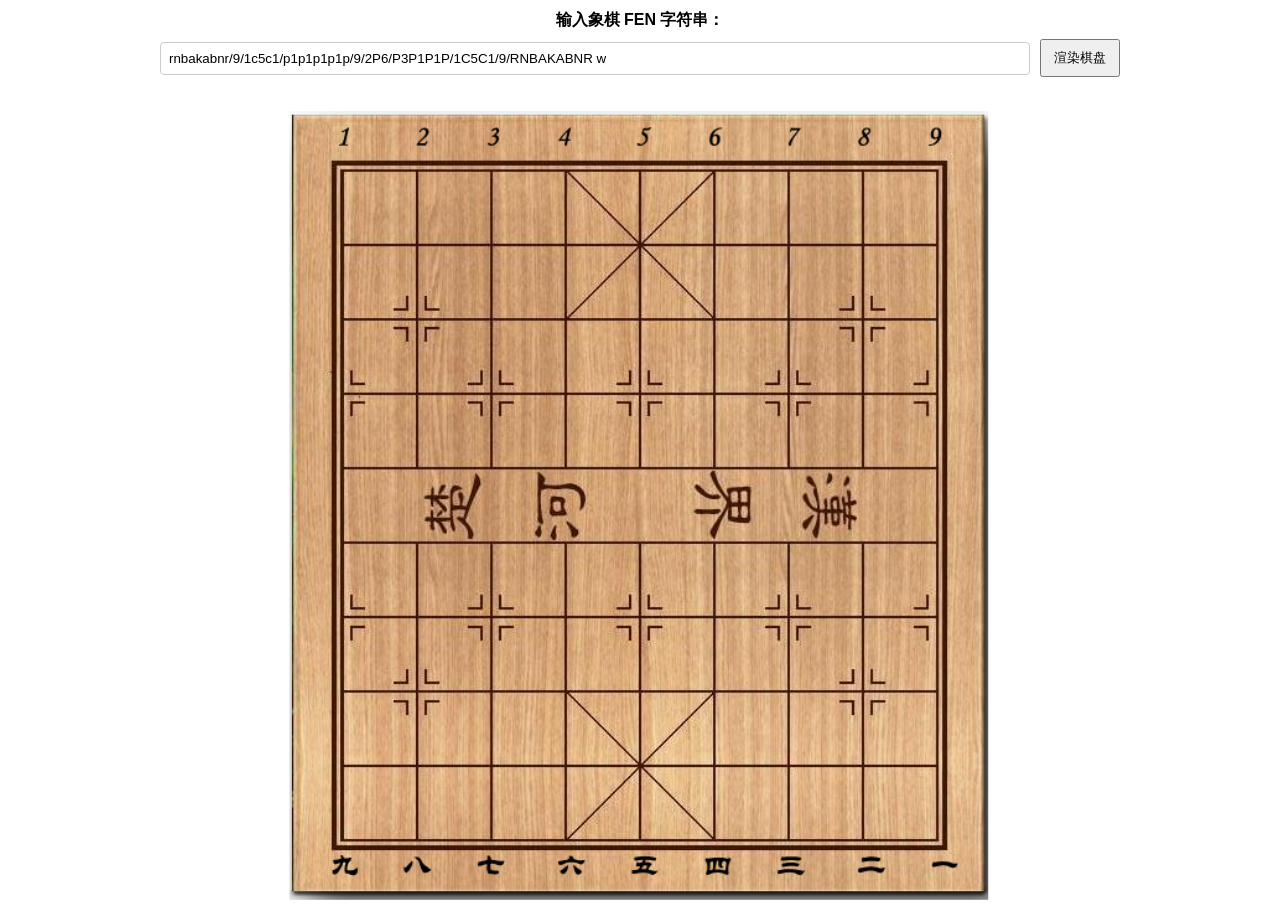
==== src/main/resources/static/index.html @ e00209b4 "初次提交" ====
<!DOCTYPE html>
<html lang="zh">
<head>
    <meta charset="utf-8">
    <meta name="viewport" content="width=device-width, initial-scale=1">
    <title>象棋棋盘渲染</title>
    <link rel="stylesheet" href="styles.css">
</head>
<body>
<div class="controls">
    <label for="fenInput">输入象棋 FEN 字符串：</label>
    <div class="control-row">
        <input type="text" id="fenInput" value="rnbakabnr/9/1c5c1/p1p1p1p1p/9/2P6/P3P1P1P/1C5C1/9/RNBAKABNR">
        <button type="button" id="renderButton">渲染棋盘</button>
    </div>
</div>

<div class="message" id="message"></div>
<div class="board" id="board"></div>

<script src="rules.js"></script>
<script src="app.js"></script>
</body>
</html>
---- src/main/resources/static/styles.css ----
:root {
    --board-width: min(calc(100vw - 48px), calc((100vh - 110px) * 570 / 637));
}

body {
    font-family: Arial, sans-serif;
    text-align: center;
    margin: 0;
    padding: 10px 16px;
    box-sizing: border-box;
}

.controls {
    width: min(960px, calc(100vw - 48px));
    margin: 0 auto;
}

.control-row {
    display: flex;
    align-items: center;
    gap: 10px;
}

.board {
    position: relative;
    width: var(--board-width);
    aspect-ratio: 570 / 637;
    margin: 2px auto;
    background-image: url('images/chessboard.png');
    background-size: 100% 100%;
    background-repeat: no-repeat;
}

.message {
    min-height: 24px;
    margin: 4px auto 6px;
    width: min(960px, calc(100vw - 48px));
    color: #a33;
    font-size: 14px;
    line-height: 24px;
    opacity: 0;
    transition: opacity 0.2s ease;
}

.message.visible {
    opacity: 1;
}

.piece {
    position: absolute;
    width: calc(100% * 60 / 570);
    height: auto;
    transform: translate(-50%, -50%);
    cursor: pointer;
}

.piece.selected {
    filter: drop-shadow(0 0 10px rgba(255, 215, 0, 0.95));
}

.move-line {
    position: absolute;
    inset: 0;
    pointer-events: none;
    z-index: 1;
}

.move-marker {
    position: absolute;
    aspect-ratio: 1;
    border-radius: 50%;
    transform: translate(-50%, -50%);
    pointer-events: none;
    z-index: 2;
}

.move-marker.from {
    width: calc(100% * 14 / 570);
    background: rgba(255, 255, 255, 0.95);
    box-shadow: 0 0 10px rgba(255, 255, 255, 0.85);
}

.move-marker.to {
    width: calc(100% * 54 / 570);
    border: 4px solid rgba(255, 255, 255, 0.95);
    box-shadow: 0 0 14px rgba(255, 255, 255, 0.85);
    background: transparent;
}

.legal-move {
    position: absolute;
    transform: translate(-50%, -50%);
    pointer-events: none;
    z-index: 2;
}

.legal-move.dot {
    width: calc(100% * 16 / 570);
    aspect-ratio: 1;
    border-radius: 50%;
    background: rgba(56, 189, 248, 0.75);
    box-shadow: 0 0 8px rgba(56, 189, 248, 0.55);
}

.legal-move.capture {
    width: calc(100% * 52 / 570);
    aspect-ratio: 1;
    border-radius: 50%;
    border: 3px solid rgba(56, 189, 248, 0.85);
    box-shadow: 0 0 10px rgba(56, 189, 248, 0.5);
}

input {
    flex: 1;
    min-width: 0;
    padding: 8px;
    border: 1px solid #ccc;
    border-radius: 4px;
    box-sizing: border-box;
}

input.error {
    border-color: red;
    background-color: #ffe5e5;
}

button {
    padding: 8px 12px;
    cursor: pointer;
    flex-shrink: 0;
}

label {
    display: block;
    margin-bottom: 8px;
    font-weight: 600;
}

@media (max-width: 640px) {
    :root {
        --board-width: min(calc(100vw - 24px), calc((100vh - 165px) * 570 / 637));
    }

    body {
        padding: 8px 12px;
    }

    .controls {
        width: calc(100vw - 24px);
    }

    .message {
        width: calc(100vw - 24px);
    }

    .control-row {
        flex-direction: column;
        align-items: stretch;
    }

    button {
        width: 100%;
    }
}
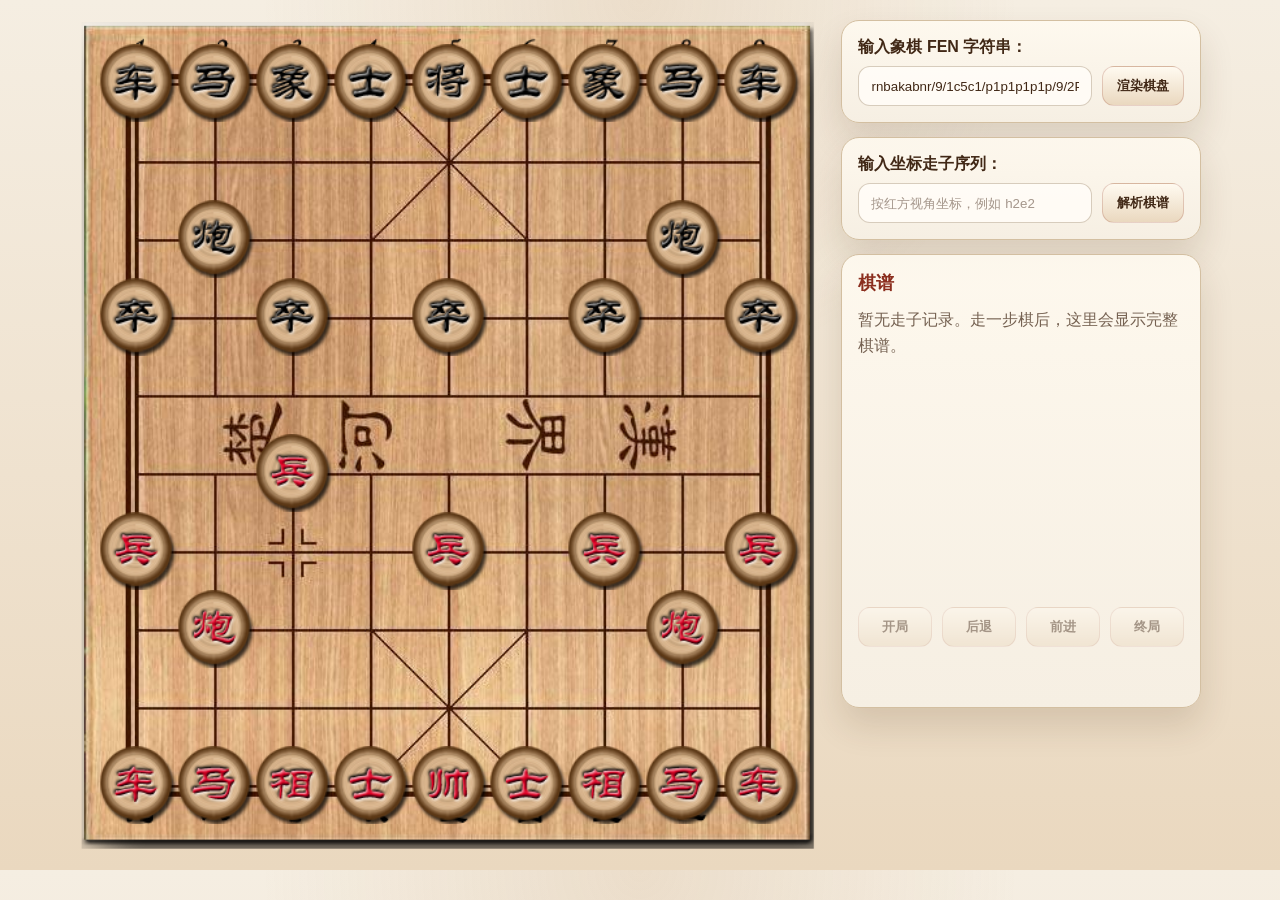
==== commit 8886154c: "可以输入fen和moves" ====
--- a/src/main/resources/static/index.html
+++ b/src/main/resources/static/index.html
@@ -3,20 +3,45 @@
 <head>
     <meta charset="utf-8">
     <meta name="viewport" content="width=device-width, initial-scale=1">
-    <title>象棋棋盘渲染</title>
+    <title>中国象棋</title>
     <link rel="stylesheet" href="styles.css">
 </head>
 <body>
-<div class="controls">
-    <label for="fenInput">输入象棋 FEN 字符串：</label>
-    <div class="control-row">
-        <input type="text" id="fenInput" value="rnbakabnr/9/1c5c1/p1p1p1p1p/9/2P6/P3P1P1P/1C5C1/9/RNBAKABNR">
-        <button type="button" id="renderButton">渲染棋盘</button>
+<div class="app-shell">
+    <div class="board-panel">
+        <div class="board" id="board"></div>
     </div>
+
+    <aside class="sidebar">
+        <section class="panel">
+            <label for="fenInput">输入象棋 FEN 字符串：</label>
+            <div class="control-row">
+                <input type="text" id="fenInput" value="rnbakabnr/9/1c5c1/p1p1p1p1p/9/2P6/P3P1P1P/1C5C1/9/RNBAKABNR">
+                <button type="button" id="renderButton">渲染棋盘</button>
+            </div>
+        </section>
+
+        <section class="panel">
+            <label for="movesInput">输入坐标走子序列：</label>
+            <div class="control-row">
+                <input type="text" id="movesInput" placeholder="按红方视角坐标，例如 h2e2">
+                <button type="button" id="parseMovesButton">解析棋谱</button>
+            </div>
+        </section>
+
+        <section class="panel move-panel">
+            <div class="panel-title">棋谱</div>
+            <div class="move-list" id="moveList"></div>
+            <div class="history-controls">
+                <button type="button" id="startButton">开局</button>
+                <button type="button" id="undoButton">后退</button>
+                <button type="button" id="redoButton">前进</button>
+                <button type="button" id="endButton">终局</button>
+            </div>
+            <div class="message" id="message"></div>
+        </section>
+    </aside>
 </div>
-
-<div class="message" id="message"></div>
-<div class="board" id="board"></div>
 
 <script src="rules.js"></script>
 <script src="app.js"></script>
--- a/src/main/resources/static/styles.css
+++ b/src/main/resources/static/styles.css
@@ -1,23 +1,41 @@
 :root {
-    --board-width: min(calc(100vw - 48px), calc((100vh - 110px) * 570 / 637));
+    --board-width: min(calc(100vw - 420px), calc((100vh - 72px) * 570 / 637), 760px);
+    --panel-surface: #f6efe3;
+    --panel-border: #d3bfa1;
+    --panel-shadow: 0 18px 34px rgba(73, 41, 13, 0.14);
+    --accent: #8b2e1e;
+    --accent-soft: rgba(139, 46, 30, 0.12);
+    --text-main: #412816;
 }
 
 body {
-    font-family: Arial, sans-serif;
-    text-align: center;
+    font-family: "Segoe UI", Arial, sans-serif;
     margin: 0;
-    padding: 10px 16px;
+    padding: 20px 16px;
     box-sizing: border-box;
-}
-
-.controls {
-    width: min(960px, calc(100vw - 48px));
+    background:
+        radial-gradient(circle at top, rgba(191, 145, 95, 0.18), transparent 35%),
+        linear-gradient(180deg, #f5eee2 0%, #ead8bf 100%);
+    color: var(--text-main);
+}
+
+.app-shell {
+    width: min(1280px, calc(100vw - 32px));
     margin: 0 auto;
+    display: flex;
+    align-items: flex-start;
+    justify-content: center;
+    gap: 22px;
+}
+
+.board-panel {
+    width: var(--board-width);
+    min-width: min(520px, 100%);
 }
 
 .control-row {
     display: flex;
-    align-items: center;
+    align-items: stretch;
     gap: 10px;
 }
 
@@ -25,19 +43,25 @@
     position: relative;
     width: var(--board-width);
     aspect-ratio: 570 / 637;
-    margin: 2px auto;
+    margin: 2px auto 0;
     background-image: url('images/chessboard.png');
     background-size: 100% 100%;
     background-repeat: no-repeat;
 }
 
 .message {
-    min-height: 24px;
-    margin: 4px auto 6px;
-    width: min(960px, calc(100vw - 48px));
-    color: #a33;
-    font-size: 14px;
-    line-height: 24px;
+    height: 32px;
+    margin: 12px 0 0;
+    width: 100%;
+    color: var(--accent);
+    font-size: 13px;
+    line-height: 30px;
+    text-align: left;
+    padding: 0 12px;
+    border-radius: 10px;
+    background: rgba(139, 46, 30, 0.1);
+    border: 1px solid rgba(139, 46, 30, 0.16);
+    box-sizing: border-box;
     opacity: 0;
     transition: opacity 0.2s ease;
 }
@@ -110,47 +134,183 @@
     box-shadow: 0 0 10px rgba(56, 189, 248, 0.5);
 }
 
+.sidebar {
+    width: min(360px, 100%);
+    display: flex;
+    flex-direction: column;
+    gap: 14px;
+}
+
+.panel {
+    background: linear-gradient(180deg, rgba(255, 250, 240, 0.9), var(--panel-surface));
+    border: 1px solid var(--panel-border);
+    border-radius: 18px;
+    padding: 16px;
+    box-shadow: var(--panel-shadow);
+}
+
+.panel-title {
+    font-size: 18px;
+    font-weight: 700;
+    color: var(--accent);
+    margin-bottom: 12px;
+    text-align: left;
+}
+
+.move-panel {
+    min-height: 420px;
+    display: flex;
+    flex-direction: column;
+}
+
+.move-list {
+    flex: 1;
+    display: flex;
+    flex-direction: column;
+    gap: 8px;
+    max-height: 520px;
+    overflow: auto;
+    padding-right: 4px;
+    margin-bottom: 14px;
+}
+
+.move-row {
+    display: grid;
+    grid-template-columns: 38px 1fr 1fr;
+    gap: 8px;
+    align-items: stretch;
+}
+
+.move-round {
+    font-weight: 700;
+    color: var(--accent);
+    line-height: 40px;
+}
+
+.move-entry {
+    border: 1px solid rgba(139, 46, 30, 0.15);
+    background: rgba(255, 255, 255, 0.78);
+    border-radius: 12px;
+    padding: 10px 12px;
+    text-align: left;
+    cursor: pointer;
+    color: inherit;
+    transition: transform 0.16s ease, border-color 0.16s ease, background-color 0.16s ease;
+}
+
+.move-entry:hover {
+    transform: translateY(-1px);
+    border-color: rgba(139, 46, 30, 0.35);
+}
+
+.move-entry.active {
+    border-color: var(--accent);
+    background: var(--accent-soft);
+    box-shadow: inset 0 0 0 1px rgba(139, 46, 30, 0.18);
+}
+
+.move-entry.empty {
+    cursor: default;
+    opacity: 0;
+    pointer-events: none;
+}
+
+.move-text {
+    font-size: 15px;
+    font-weight: 600;
+    line-height: 1.35;
+}
+
+.move-list-empty {
+    text-align: left;
+    color: rgba(65, 40, 22, 0.72);
+    line-height: 1.6;
+}
+
+.history-controls {
+    display: grid;
+    grid-template-columns: repeat(4, 1fr);
+    gap: 10px;
+}
+
 input {
     flex: 1;
     min-width: 0;
-    padding: 8px;
-    border: 1px solid #ccc;
-    border-radius: 4px;
+    padding: 10px 12px;
+    border: 1px solid rgba(122, 94, 55, 0.3);
+    border-radius: 12px;
     box-sizing: border-box;
+    background: rgba(255, 252, 247, 0.92);
+    color: var(--text-main);
+}
+
+input::placeholder {
+    color: rgba(65, 40, 22, 0.48);
 }
 
 input.error {
-    border-color: red;
+    border-color: #b83232;
     background-color: #ffe5e5;
 }
 
 button {
-    padding: 8px 12px;
+    padding: 10px 14px;
     cursor: pointer;
     flex-shrink: 0;
+    border: 1px solid rgba(139, 46, 30, 0.2);
+    border-radius: 12px;
+    background: linear-gradient(180deg, #fffaf0 0%, #ead8bf 100%);
+    color: var(--text-main);
+    font-weight: 600;
+    transition: transform 0.16s ease, box-shadow 0.16s ease, opacity 0.16s ease;
+}
+
+button:hover:not(:disabled) {
+    transform: translateY(-1px);
+    box-shadow: 0 8px 18px rgba(73, 41, 13, 0.12);
+}
+
+button:disabled {
+    opacity: 0.45;
+    cursor: not-allowed;
+    box-shadow: none;
 }
 
 label {
     display: block;
     margin-bottom: 8px;
     font-weight: 600;
+    text-align: left;
+}
+
+@media (max-width: 980px) {
+    :root {
+        --board-width: min(calc(100vw - 32px), 760px);
+    }
+
+    .app-shell {
+        flex-direction: column;
+        align-items: center;
+    }
+
+    .board-panel,
+    .sidebar {
+        width: min(760px, calc(100vw - 32px));
+        min-width: 0;
+    }
+
+    .move-panel {
+        min-height: 320px;
+    }
 }
 
 @media (max-width: 640px) {
     :root {
-        --board-width: min(calc(100vw - 24px), calc((100vh - 165px) * 570 / 637));
+        --board-width: calc(100vw - 24px);
     }
 
     body {
-        padding: 8px 12px;
-    }
-
-    .controls {
-        width: calc(100vw - 24px);
-    }
-
-    .message {
-        width: calc(100vw - 24px);
+        padding: 12px;
     }
 
     .control-row {
@@ -158,6 +318,18 @@
         align-items: stretch;
     }
 
+    .history-controls {
+        grid-template-columns: 1fr;
+    }
+
+    .move-row {
+        grid-template-columns: 32px 1fr;
+    }
+
+    .move-entry.black {
+        grid-column: 2;
+    }
+
     button {
         width: 100%;
     }
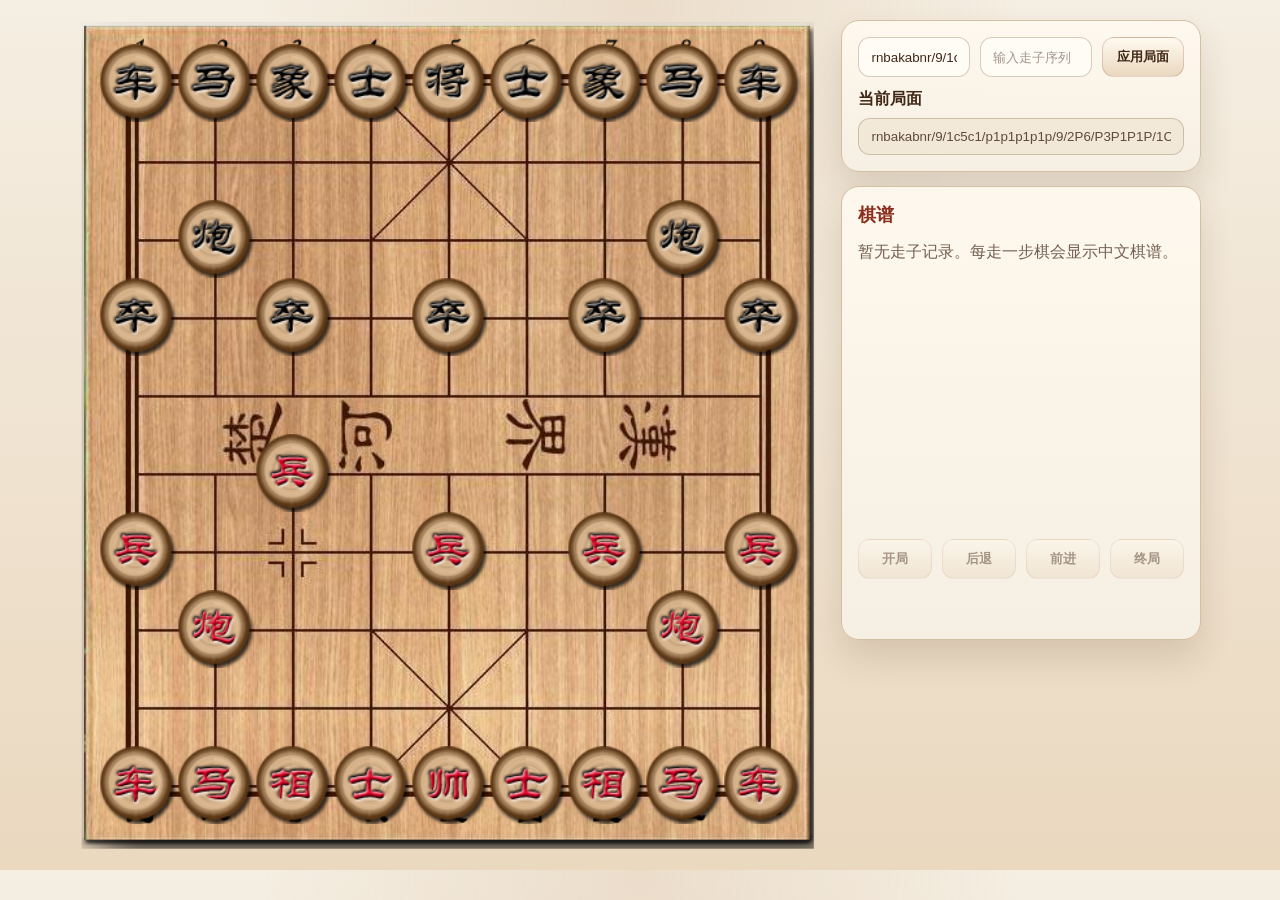
==== commit 3daab60c: "识别天天象棋的截图" ====
--- a/src/main/resources/static/index.html
+++ b/src/main/resources/static/index.html
@@ -14,19 +14,13 @@
 
     <aside class="sidebar">
         <section class="panel">
-            <label for="fenInput">输入象棋 FEN 字符串：</label>
             <div class="control-row">
-                <input type="text" id="fenInput" value="rnbakabnr/9/1c5c1/p1p1p1p1p/9/2P6/P3P1P1P/1C5C1/9/RNBAKABNR">
-                <button type="button" id="renderButton">渲染棋盘</button>
+                <input type="text" id="fenInput" placeholder="输入fen" value="rnbakabnr/9/1c5c1/p1p1p1p1p/9/2P6/P3P1P1P/1C5C1/9/RNBAKABNR">
+                <input type="text" id="movesInput" placeholder="输入走子序列">
+                <button type="button" id="applyButton">应用局面</button>
             </div>
-        </section>
-
-        <section class="panel">
-            <label for="movesInput">输入坐标走子序列：</label>
-            <div class="control-row">
-                <input type="text" id="movesInput" placeholder="按红方视角坐标，例如 h2e2">
-                <button type="button" id="parseMovesButton">解析棋谱</button>
-            </div>
+            <label for="currentFenDisplay" class="sub-label">当前局面</label>
+            <input type="text" id="currentFenDisplay" readonly style="width: 100%;">
         </section>
 
         <section class="panel move-panel">
--- a/src/main/resources/static/styles.css
+++ b/src/main/resources/static/styles.css
@@ -242,6 +242,11 @@
     box-sizing: border-box;
     background: rgba(255, 252, 247, 0.92);
     color: var(--text-main);
+}
+
+input[readonly] {
+    background: rgba(238, 228, 210, 0.65);
+    color: rgba(65, 40, 22, 0.82);
 }
 
 input::placeholder {
@@ -283,6 +288,10 @@
     text-align: left;
 }
 
+.sub-label {
+    margin-top: 12px;
+}
+
 @media (max-width: 980px) {
     :root {
         --board-width: min(calc(100vw - 32px), 760px);
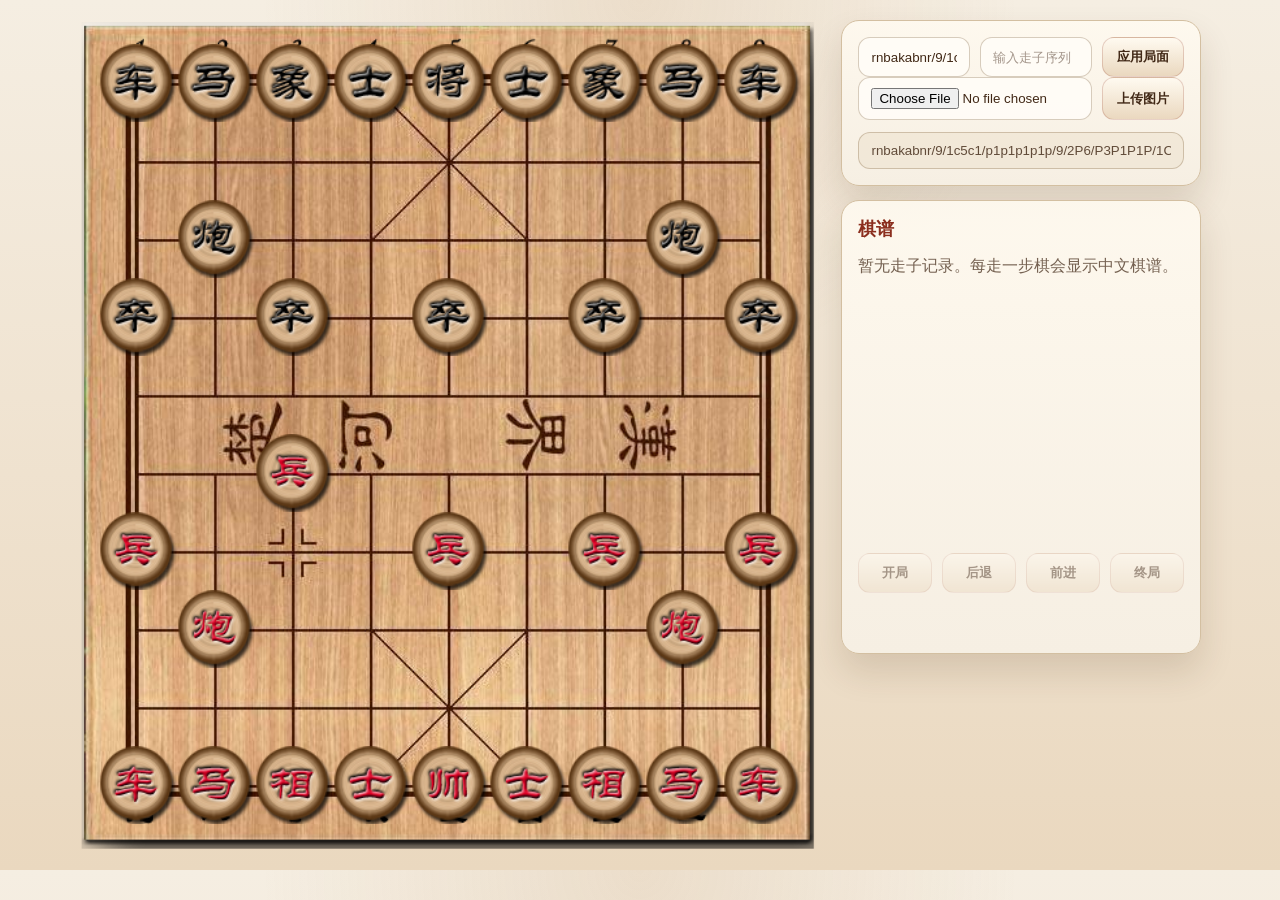
==== commit df7ebfae: "。。" ====
--- a/src/main/resources/static/index.html
+++ b/src/main/resources/static/index.html
@@ -19,7 +19,11 @@
                 <input type="text" id="movesInput" placeholder="输入走子序列">
                 <button type="button" id="applyButton">应用局面</button>
             </div>
-            <label for="currentFenDisplay" class="sub-label">当前局面</label>
+            <div class="control-row">
+                <input type="file" id="imageInput" accept="image/*">
+                <button type="button" id="imageApplyButton">上传图片</button>
+            </div>
+            <label for="currentFenDisplay" class="sub-label"></label>
             <input type="text" id="currentFenDisplay" readonly style="width: 100%;">
         </section>
 
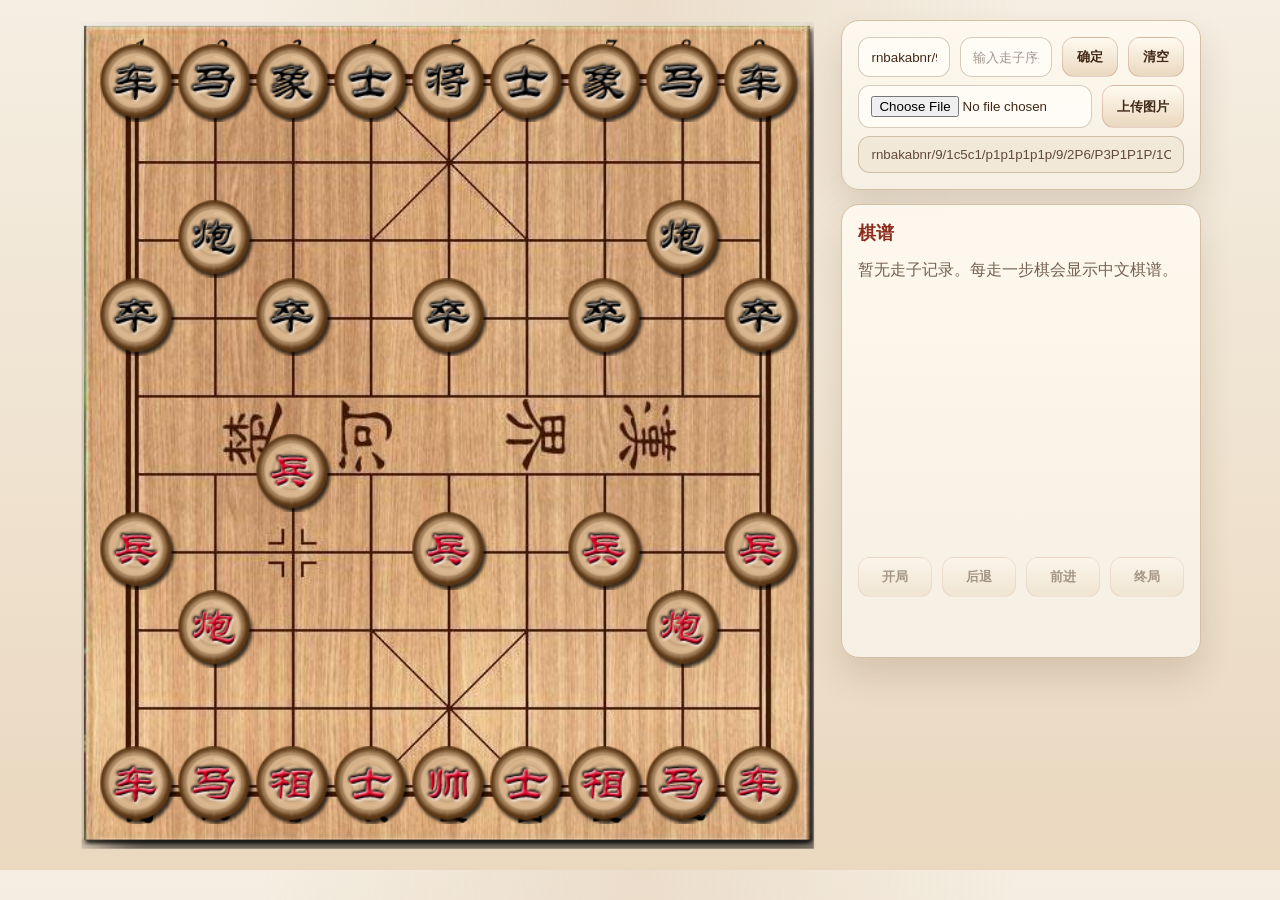
==== commit 5db6da70: "修改了模板" ====
--- a/src/main/resources/static/index.html
+++ b/src/main/resources/static/index.html
@@ -17,15 +17,19 @@
             <div class="control-row">
                 <input type="text" id="fenInput" placeholder="输入fen" value="rnbakabnr/9/1c5c1/p1p1p1p1p/9/2P6/P3P1P1P/1C5C1/9/RNBAKABNR">
                 <input type="text" id="movesInput" placeholder="输入走子序列">
-                <button type="button" id="applyButton">应用局面</button>
+                <button type="button" id="applyButton">确定</button>
+                <button type="button" id="cancelButton">清空</button>
             </div>
             <div class="control-row">
                 <input type="file" id="imageInput" accept="image/*">
                 <button type="button" id="imageApplyButton">上传图片</button>
             </div>
-            <label for="currentFenDisplay" class="sub-label"></label>
-            <input type="text" id="currentFenDisplay" readonly style="width: 100%;">
+            <div class="control-row">
+                <!--            <label for="currentFenDisplay" class="sub-label"></label>-->
+                <input type="text" id="currentFenDisplay" readonly style="width: 100%;">
+            </div>
         </section>
+
 
         <section class="panel move-panel">
             <div class="panel-title">棋谱</div>
--- a/src/main/resources/static/styles.css
+++ b/src/main/resources/static/styles.css
@@ -37,6 +37,10 @@
     display: flex;
     align-items: stretch;
     gap: 10px;
+}
+
+.control-row + .control-row {
+    margin-top: 8px;
 }
 
 .board {
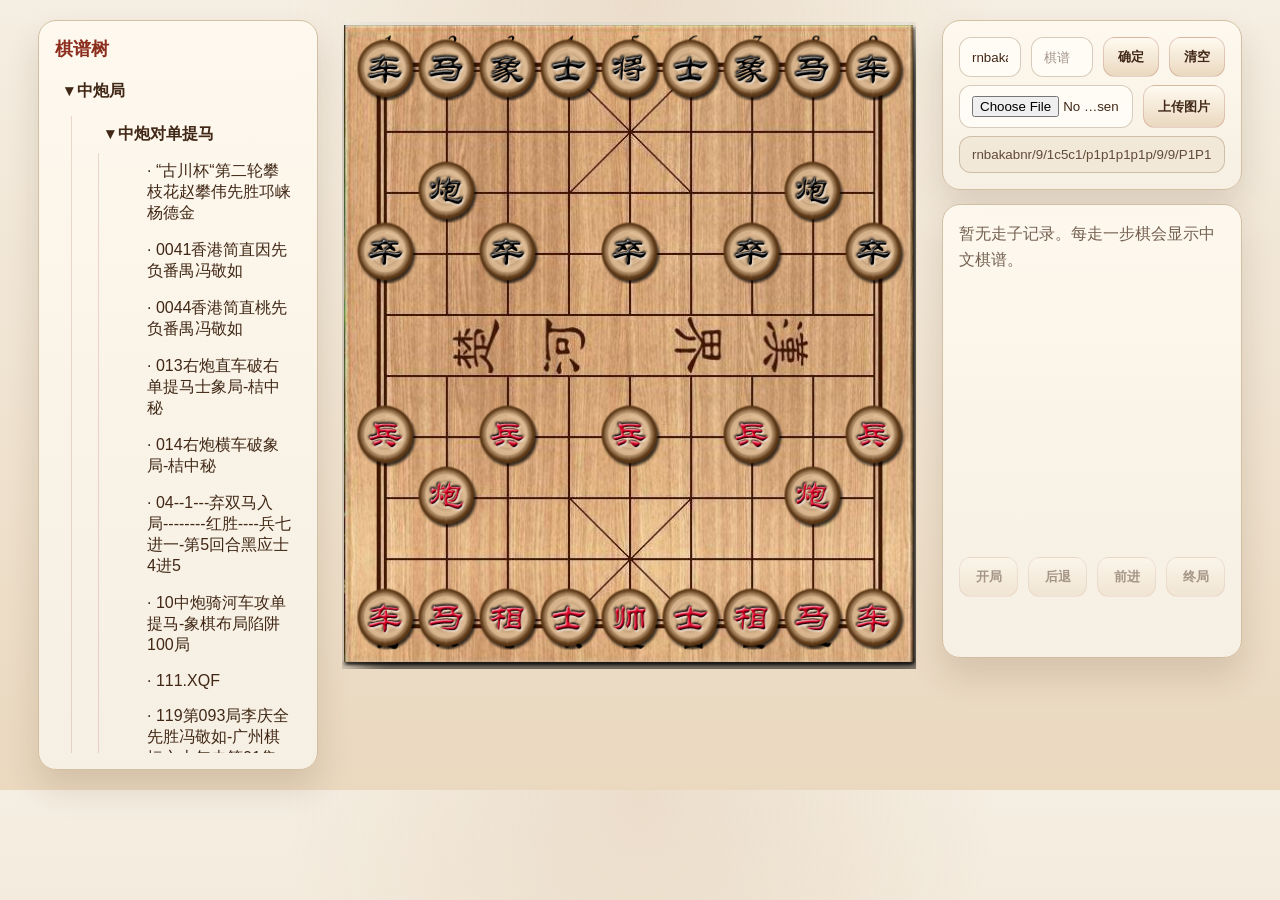
==== commit b1adc5b5: "左边加了一棵树" ====
--- a/src/main/resources/static/index.html
+++ b/src/main/resources/static/index.html
@@ -8,6 +8,13 @@
 </head>
 <body>
 <div class="app-shell">
+    <aside class="tree-sidebar">
+        <section class="panel tree-panel">
+            <div class="panel-title">棋谱树</div>
+            <div class="tree-list" id="treeList"></div>
+        </section>
+    </aside>
+
     <div class="board-panel">
         <div class="board" id="board"></div>
     </div>
@@ -15,8 +22,8 @@
     <aside class="sidebar">
         <section class="panel">
             <div class="control-row">
-                <input type="text" id="fenInput" placeholder="输入fen" value="rnbakabnr/9/1c5c1/p1p1p1p1p/9/2P6/P3P1P1P/1C5C1/9/RNBAKABNR">
-                <input type="text" id="movesInput" placeholder="输入走子序列">
+                <input type="text" id="fenInput" placeholder="fen" value="rnbakabnr/9/1c5c1/p1p1p1p1p/9/9/P1P1P1P1P/1C5C1/9/RNBAKABNR w">
+                <input type="text" id="movesInput" placeholder="棋谱">
                 <button type="button" id="applyButton">确定</button>
                 <button type="button" id="cancelButton">清空</button>
             </div>
@@ -32,7 +39,7 @@
 
 
         <section class="panel move-panel">
-            <div class="panel-title">棋谱</div>
+            <!--            <div class="panel-title">棋谱</div>-->
             <div class="move-list" id="moveList"></div>
             <div class="history-controls">
                 <button type="button" id="startButton">开局</button>
@@ -46,6 +53,7 @@
 </div>
 
 <script src="rules.js"></script>
+<script src="game-tree.js"></script>
 <script src="app.js"></script>
 </body>
 </html>
--- a/src/main/resources/static/styles.css
+++ b/src/main/resources/static/styles.css
@@ -1,5 +1,7 @@
 :root {
-    --board-width: min(calc(100vw - 420px), calc((100vh - 72px) * 570 / 637), 760px);
+    /*--board-width: min(calc(100vw - 420px), calc((100vh - 72px) * 570 / 637), 760px);*/
+    /*--board-width: min(calc(100vw - 760px), calc((100vh - 72px) * 570 / 637), 640px);*/
+    --board-width: min(calc(100vw - 700px), calc((100vh - 72px) * 570 / 637), 700px);
     --panel-surface: #f6efe3;
     --panel-border: #d3bfa1;
     --panel-shadow: 0 18px 34px rgba(73, 41, 13, 0.14);
@@ -13,14 +15,15 @@
     margin: 0;
     padding: 20px 16px;
     box-sizing: border-box;
-    background:
-        radial-gradient(circle at top, rgba(191, 145, 95, 0.18), transparent 35%),
-        linear-gradient(180deg, #f5eee2 0%, #ead8bf 100%);
+    background: radial-gradient(circle at top, rgba(191, 145, 95, 0.18), transparent 35%),
+    linear-gradient(180deg, #f5eee2 0%, #ead8bf 100%);
     color: var(--text-main);
 }
 
 .app-shell {
-    width: min(1280px, calc(100vw - 32px));
+    /*width: min(1280px, calc(100vw - 32px));*/
+    /*width: min(1360px, calc(100vw - 32px));*/
+    width: min(1400px, calc(100vw - 32px));
     margin: 0 auto;
     display: flex;
     align-items: flex-start;
@@ -80,10 +83,85 @@
     height: auto;
     transform: translate(-50%, -50%);
     cursor: pointer;
+    z-index: 3;
 }
 
 .piece.selected {
     filter: drop-shadow(0 0 10px rgba(255, 215, 0, 0.95));
+}
+
+.piece.animation-hidden {
+    opacity: 0;
+    pointer-events: none;
+}
+
+.piece.move-animation,
+.piece.capture-animation {
+    pointer-events: none;
+    z-index: 6;
+}
+
+.piece.move-animation {
+    filter: drop-shadow(0 8px 16px rgba(65, 40, 22, 0.22));
+    transition: left 0.3s cubic-bezier(0.2, 0.85, 0.25, 1),
+    top 0.3s cubic-bezier(0.2, 0.85, 0.25, 1),
+    transform 0.3s cubic-bezier(0.2, 0.85, 0.25, 1),
+    filter 0.3s ease;
+}
+
+.piece.move-animation.primed {
+    transform: translate(-50%, -50%) scale(1.04);
+    filter: drop-shadow(0 10px 18px rgba(65, 40, 22, 0.26));
+}
+
+.piece.move-animation.moving {
+    transform: translate(-50%, -50%) scale(1.02);
+    filter: drop-shadow(0 12px 18px rgba(65, 40, 22, 0.28));
+}
+
+.piece.capture-animation {
+    animation: captureFadeOut 0.2s ease forwards 0.12s;
+}
+
+.landing-pulse {
+    position: absolute;
+    width: calc(100% * 66 / 570);
+    aspect-ratio: 1;
+    border-radius: 50%;
+    transform: translate(-50%, -50%) scale(0.4);
+    border: 4px solid rgba(255, 238, 160, 0.92);
+    box-shadow: 0 0 16px rgba(255, 239, 173, 0.5);
+    pointer-events: none;
+    z-index: 5;
+    animation: landingPulse 0.32s ease-out forwards 0.24s;
+}
+
+@keyframes captureFadeOut {
+    from {
+        opacity: 1;
+        transform: translate(-50%, -50%) scale(1);
+    }
+
+    to {
+        opacity: 0;
+        transform: translate(-50%, -50%) scale(0.82);
+    }
+}
+
+@keyframes landingPulse {
+    0% {
+        opacity: 0;
+        transform: translate(-50%, -50%) scale(0.35);
+    }
+
+    30% {
+        opacity: 0.95;
+    }
+
+    100% {
+        opacity: 0;
+        transform: translate(-50%, -50%) scale(1.08);
+    }
 }
 
 .move-line {
@@ -138,8 +216,14 @@
     box-shadow: 0 0 10px rgba(56, 189, 248, 0.5);
 }
 
+/*.sidebar {
+    width: min(360px, 100%);
+    display: flex;
+    flex-direction: column;
+    gap: 14px;
+}*/
 .sidebar {
-    width: min(360px, 100%);
+    width: min(300px, 100%);
     display: flex;
     flex-direction: column;
     gap: 14px;
@@ -180,8 +264,10 @@
 
 .move-row {
     display: grid;
-    grid-template-columns: 38px 1fr 1fr;
-    gap: 8px;
+    /*grid-template-columns: 38px 1fr 1fr;*/
+    grid-template-columns: 24px 1fr 1fr;
+    /*gap: 8px;*/
+    gap: 6px;
     align-items: stretch;
 }
 
@@ -189,6 +275,7 @@
     font-weight: 700;
     color: var(--accent);
     line-height: 40px;
+    text-align: right;
 }
 
 .move-entry {
@@ -296,6 +383,7 @@
     margin-top: 12px;
 }
 
+
 @media (max-width: 980px) {
     :root {
         --board-width: min(calc(100vw - 32px), 760px);
@@ -347,3 +435,54 @@
         width: 100%;
     }
 }
+
+.tree-sidebar {
+    width: min(280px, 100%);
+    display: flex;
+    flex-direction: column;
+}
+
+.tree-panel {
+    min-height: 420px;
+}
+
+.tree-list {
+    display: flex;
+    flex-direction: column;
+    gap: 6px;
+    max-height: 680px;
+    overflow: auto;
+}
+
+.tree-node {
+    display: flex;
+    align-items: center;
+    gap: 8px;
+    padding: 8px 10px;
+    border-radius: 10px;
+    cursor: pointer;
+}
+
+.tree-node:hover {
+    background: rgba(139, 46, 30, 0.08);
+}
+
+.tree-node.branch {
+    font-weight: 700;
+}
+
+.tree-node.leaf {
+    font-weight: 500;
+}
+
+.tree-node.active {
+    background: rgba(139, 46, 30, 0.14);
+    color: var(--accent);
+}
+
+.tree-children {
+    margin-left: 16px;
+    border-left: 1px solid rgba(139, 46, 30, 0.16);
+    padding-left: 10px;
+}
+
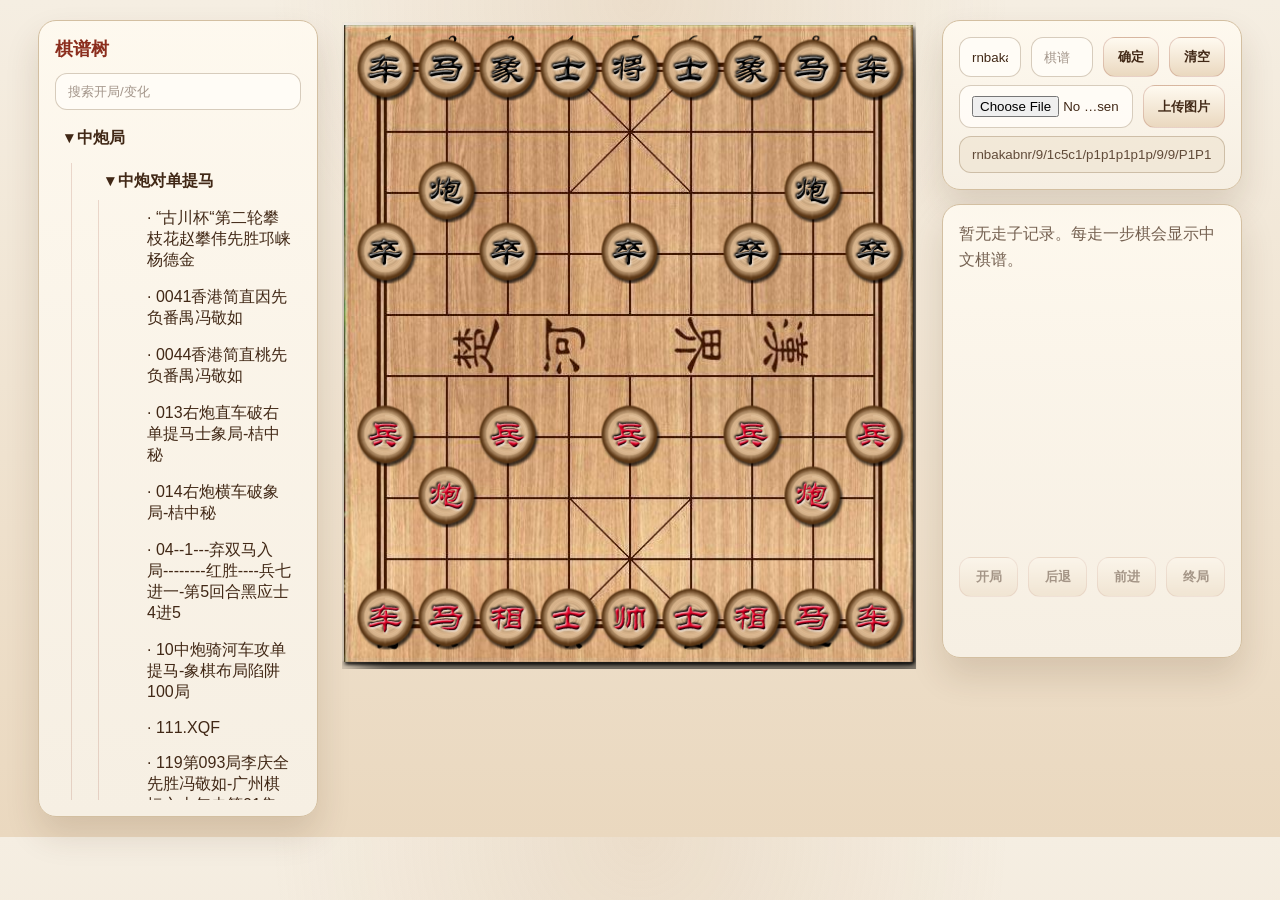
==== commit 8a036d34: "左边加了一棵树" ====
--- a/src/main/resources/static/index.html
+++ b/src/main/resources/static/index.html
@@ -11,8 +11,10 @@
     <aside class="tree-sidebar">
         <section class="panel tree-panel">
             <div class="panel-title">棋谱树</div>
+            <input type="text" id="treeSearchInput" placeholder="搜索开局/变化" autocomplete="off">
             <div class="tree-list" id="treeList"></div>
         </section>
+
     </aside>
 
     <div class="board-panel">
--- a/src/main/resources/static/styles.css
+++ b/src/main/resources/static/styles.css
@@ -486,3 +486,7 @@
     padding-left: 10px;
 }
 
+#treeSearchInput {
+    width: 100%;
+    margin-bottom: 10px;
+}
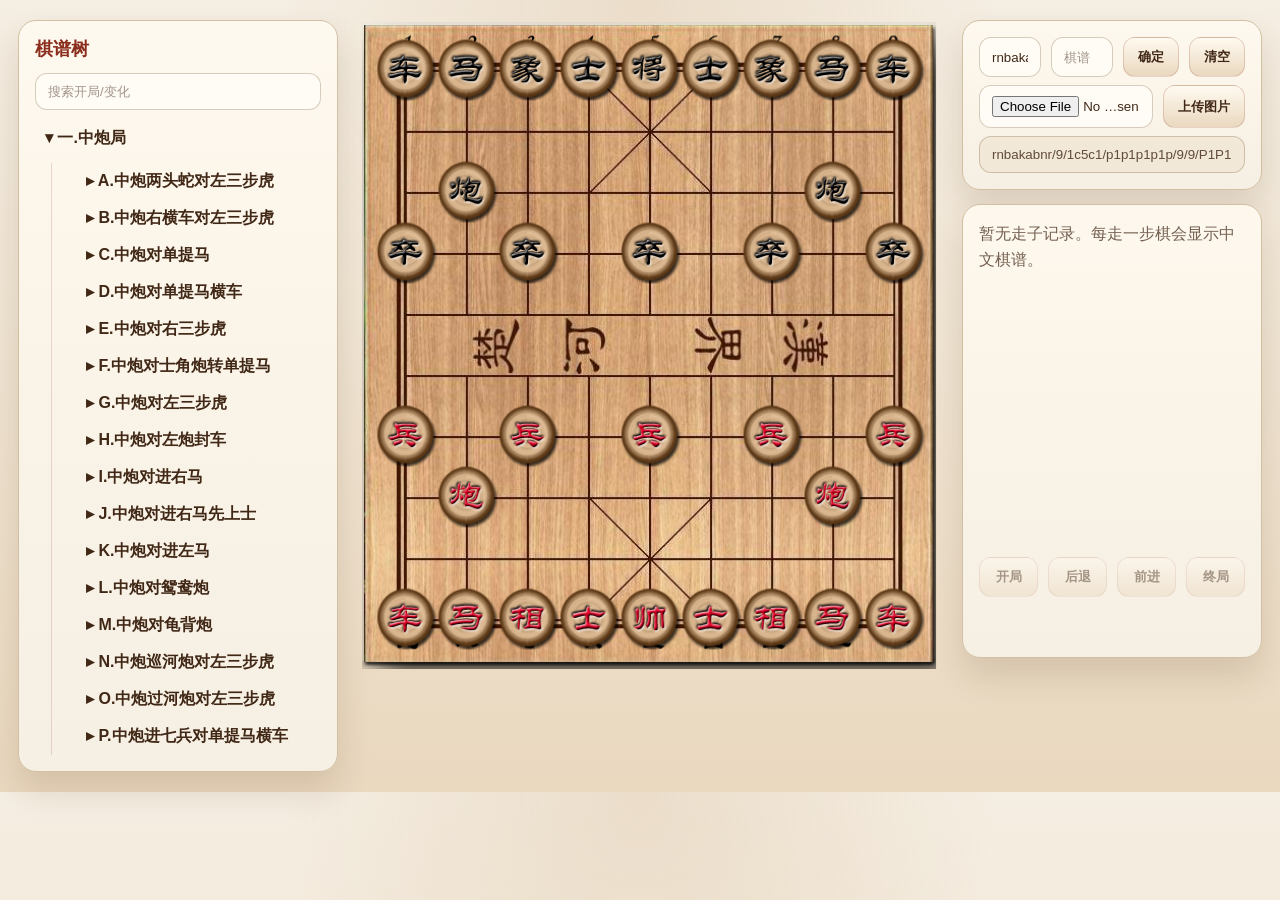
==== commit 94f45b41: "增加了很多棋谱，删除了不要的图片" ====
--- a/src/main/resources/static/index.html
+++ b/src/main/resources/static/index.html
@@ -55,7 +55,6 @@
 </div>
 
 <script src="rules.js"></script>
-<script src="game-tree.js"></script>
 <script src="app.js"></script>
 </body>
 </html>
--- a/src/main/resources/static/styles.css
+++ b/src/main/resources/static/styles.css
@@ -437,7 +437,7 @@
 }
 
 .tree-sidebar {
-    width: min(280px, 100%);
+    width: min(320px, 100%);
     display: flex;
     flex-direction: column;
 }
@@ -473,6 +473,7 @@
 
 .tree-node.leaf {
     font-weight: 500;
+    white-space: nowrap;
 }
 
 .tree-node.active {
@@ -486,7 +487,39 @@
     padding-left: 10px;
 }
 
+.tree-node mark {
+    background: #ffd54f;
+    color: #8b2e1e;
+    padding: 0 2px;
+    border-radius: 3px;
+}
+
+
 #treeSearchInput {
     width: 100%;
     margin-bottom: 10px;
 }
+
+
+.tree-tooltip {
+    position: fixed;
+    left: 0;
+    top: 0;
+    max-width: 320px;
+    padding: 8px 10px;
+    border-radius: 8px;
+    background: rgba(50, 30, 18, 0.96);
+    color: #fff7e8;
+    font-size: 16px;
+    line-height: 1.4;
+    box-shadow: 0 8px 20px rgba(0, 0, 0, 0.22);
+    pointer-events: none;
+    z-index: 9999;
+    opacity: 0;
+    transition: opacity 0.12s ease;
+    white-space: normal;
+}
+
+.tree-tooltip.visible {
+    opacity: 1;
+}
